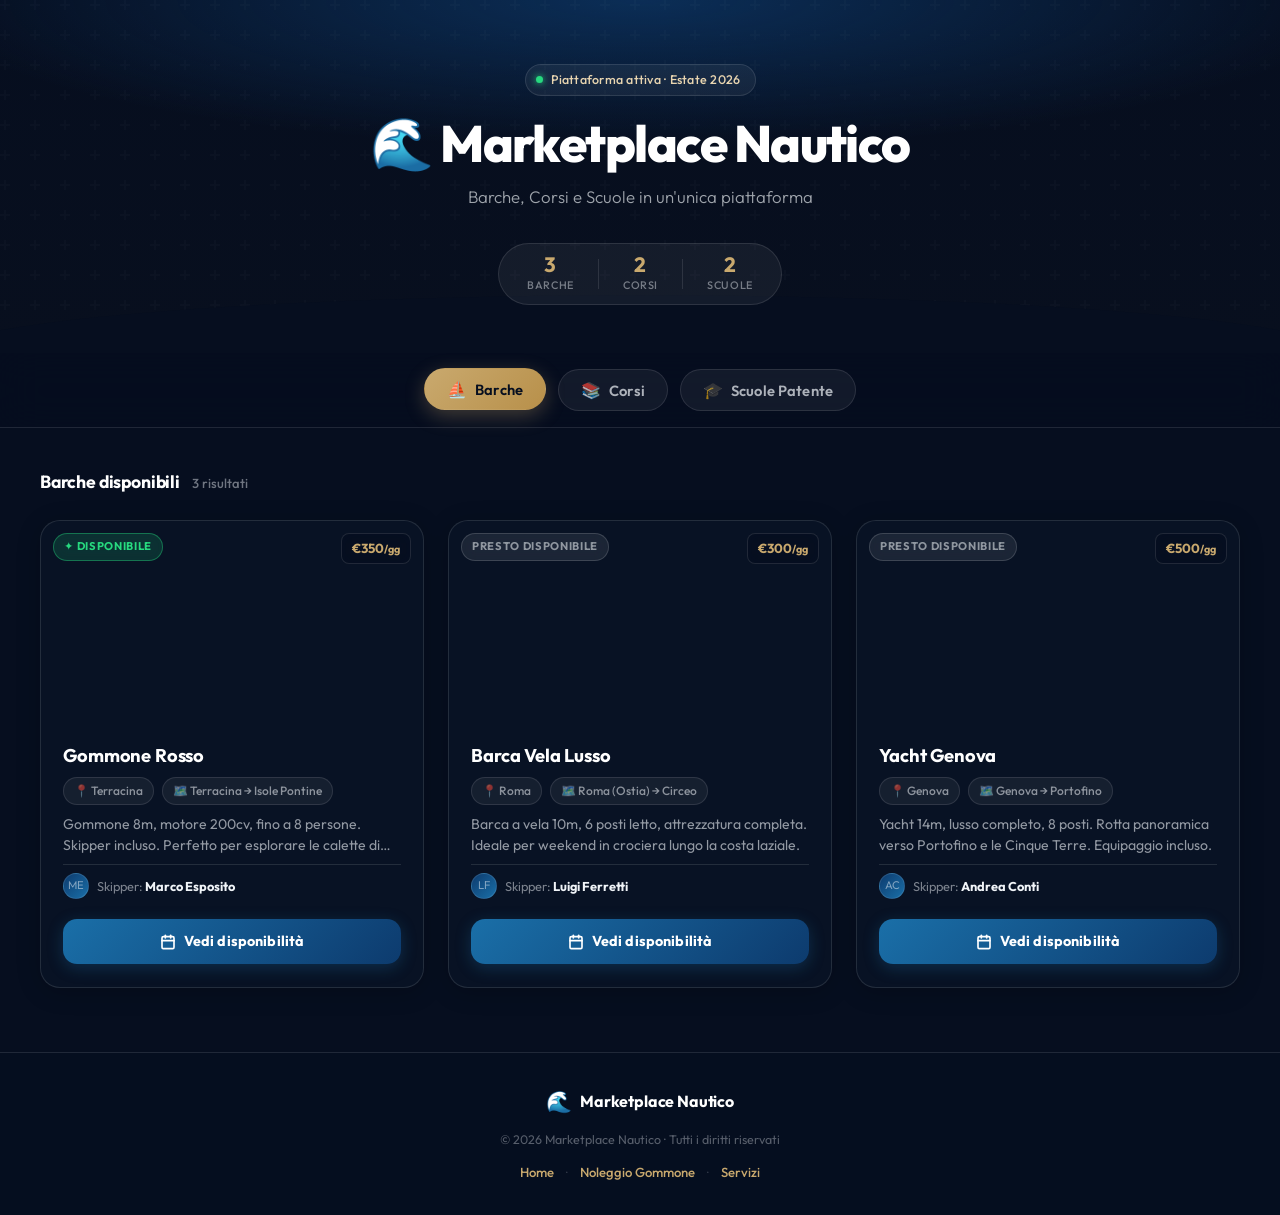
==== index.html @ 1c65547f "first commit" ====
<!DOCTYPE html>
<html lang="it">
<head>
  <meta charset="UTF-8" />
  <meta name="viewport" content="width=device-width, initial-scale=1.0" />
  <title>Marketplace Nautico | Barche, Corsi e Scuole</title>
  <meta name="description" content="Il marketplace nautico italiano. Trova barche da noleggiare, corsi di vela e motore, scuole per la patente nautica. Tutto in un'unica piattaforma." />
  <meta name="keywords" content="noleggio barca, corso vela, patente nautica, gommone, skipper, mare" />
  <link rel="preconnect" href="https://fonts.googleapis.com" />
  <link rel="preconnect" href="https://fonts.gstatic.com" crossorigin />
  <link href="https://fonts.googleapis.com/css2?family=Outfit:wght@300;400;500;600;700;800&display=swap" rel="stylesheet" />
  <link rel="stylesheet" href="css/style.css" />
</head>
<body>

  <!-- ══════════════════════════════════════
       HEADER
  ══════════════════════════════════════ -->
  <header id="site-header">
    <div class="header-bg" aria-hidden="true"></div>
    <div class="header-overlay" aria-hidden="true"></div>
    <div class="header-content">
      <div class="header-badge" id="header-badge">
        <span class="badge-dot" aria-hidden="true"></span>
        Piattaforma attiva · Estate 2026
      </div>
      <h1 class="header-title">
        🌊 Marketplace Nautico
      </h1>
      <p class="header-subtitle">
        Barche, Corsi e Scuole in un'unica piattaforma
      </p>
      <!-- Stats rapide -->
      <div class="header-stats" aria-label="Statistiche piattaforma">
        <div class="hstat">
          <span class="hstat-val" id="stat-barche">3</span>
          <span class="hstat-lbl">Barche</span>
        </div>
        <div class="hstat-div" aria-hidden="true"></div>
        <div class="hstat">
          <span class="hstat-val" id="stat-corsi">2</span>
          <span class="hstat-lbl">Corsi</span>
        </div>
        <div class="hstat-div" aria-hidden="true"></div>
        <div class="hstat">
          <span class="hstat-val" id="stat-scuole">2</span>
          <span class="hstat-lbl">Scuole</span>
        </div>
      </div>
    </div>
  </header>

  <!-- ══════════════════════════════════════
       NAV CATEGORIE
  ══════════════════════════════════════ -->
  <nav id="cat-nav" role="navigation" aria-label="Categorie">
    <div class="nav-inner">
      <button
        class="nav-btn active"
        id="btn-barche"
        data-category="barche"
        aria-pressed="true"
        aria-label="Mostra barche">
        <span class="nav-btn-icon" aria-hidden="true">⛵</span>
        <span>Barche</span>
      </button>
      <button
        class="nav-btn"
        id="btn-corsi"
        data-category="corsi"
        aria-pressed="false"
        aria-label="Mostra corsi">
        <span class="nav-btn-icon" aria-hidden="true">📚</span>
        <span>Corsi</span>
      </button>
      <button
        class="nav-btn"
        id="btn-scuole"
        data-category="scuole"
        aria-pressed="false"
        aria-label="Mostra scuole patente">
        <span class="nav-btn-icon" aria-hidden="true">🎓</span>
        <span>Scuole Patente</span>
      </button>
    </div>
  </nav>

  <!-- ══════════════════════════════════════
       AREA CONTENUTO
  ══════════════════════════════════════ -->
  <main id="main-content">
    <div class="container">

      <!-- Label categoria attiva -->
      <div class="category-label-row">
        <span class="category-label" id="category-label">Barche disponibili</span>
        <span class="category-count" id="category-count"></span>
      </div>

      <!-- Grid card (popolata da JS) -->
      <div id="listino" class="card-grid" role="list" aria-live="polite" aria-label="Lista risultati">
        <!-- Popolato da homepage.js -->
      </div>

    </div>
  </main>

  <!-- ══════════════════════════════════════
       FOOTER
  ══════════════════════════════════════ -->
  <footer id="site-footer">
    <div class="footer-inner">
      <div class="footer-brand">
        <span class="footer-logo">🌊</span>
        <span class="footer-name">Marketplace Nautico</span>
      </div>
      <p class="footer-copy">© 2026 Marketplace Nautico · Tutti i diritti riservati</p>
      <nav class="footer-links" aria-label="Link footer">
        <a href="/" class="footer-link">Home</a>
        <span class="footer-sep" aria-hidden="true">·</span>
        <a href="sito_gommone/" class="footer-link">Noleggio Gommone</a>
        <span class="footer-sep" aria-hidden="true">·</span>
        <a href="landing.html" class="footer-link">Servizi</a>
      </nav>
    </div>
  </footer>

  <!-- Script: prima i dati, poi la logica -->
  <script src="js/data.js"></script>
  <script src="js/homepage.js"></script>
</body>
</html>
---- css/style.css ----
/* ════════════════════════════════════════════════════════
   MARKETPLACE NAUTICO — css/style.css
   Design coerente con sito_gommone: dark marina, Outfit,
   glassmorphism, micro-animazioni
   ════════════════════════════════════════════════════════ */

/* ── Custom Properties ── */
:root {
  /* Palette marina */
  --sea-deep:      #060e1f;
  --sea-dark:      #0a1628;
  --sea-mid:       #0d3b6e;
  --sea-light:     #1a6fa8;
  --sea-bright:    #2193d6;
  --sand:          #c9a96e;
  --sand-light:    #e8d5b0;
  --white:         #f0f4f8;
  --white-pure:    #ffffff;

  /* Glass */
  --glass-bg:      rgba(255, 255, 255, 0.055);
  --glass-border:  rgba(255, 255, 255, 0.11);
  --glass-hover:   rgba(255, 255, 255, 0.09);

  /* Status */
  --vera:          #27d97f;
  --vera-bg:       rgba(39, 217, 127, 0.12);

  /* Radius */
  --r-sm:  8px;
  --r-md:  14px;
  --r-lg:  20px;
  --r-xl:  28px;

  /* Font */
  --font: 'Outfit', system-ui, sans-serif;

  /* Transitions */
  --t: all 0.22s cubic-bezier(0.4, 0, 0.2, 1);
  --t-slow: all 0.4s cubic-bezier(0.4, 0, 0.2, 1);
}

/* ── Reset ── */
*, *::before, *::after {
  box-sizing: border-box;
  margin: 0;
  padding: 0;
}

html { scroll-behavior: smooth; }

body {
  font-family: var(--font);
  background: var(--sea-deep);
  color: var(--white);
  line-height: 1.6;
  min-height: 100vh;
  overflow-x: hidden;
  -webkit-font-smoothing: antialiased;
}

::selection {
  background: var(--sand);
  color: var(--sea-deep);
}

/* ════════════════════════════════════════════════════════
   HEADER
   ════════════════════════════════════════════════════════ */
#site-header {
  position: relative;
  padding: 4rem 1.5rem 3rem;
  text-align: center;
  overflow: hidden;
}

.header-bg {
  position: absolute;
  inset: 0;
  background:
    radial-gradient(ellipse 80% 60% at 50% 0%, rgba(13, 59, 110, 0.7) 0%, transparent 70%),
    linear-gradient(180deg, #060e1f 0%, #080f1e 100%);
  z-index: 0;
}

/* Onda decorativa in basso */
#site-header::after {
  content: '';
  position: absolute;
  bottom: -2px;
  left: 0;
  right: 0;
  height: 60px;
  background: var(--sea-deep);
  clip-path: ellipse(55% 100% at 50% 100%);
  z-index: 2;
}

.header-overlay {
  position: absolute;
  inset: 0;
  background: url("data:image/svg+xml,%3Csvg width='60' height='60' viewBox='0 0 60 60' xmlns='http://www.w3.org/2000/svg'%3E%3Cg fill='none' fill-rule='evenodd'%3E%3Cg fill='%23ffffff' fill-opacity='0.02'%3E%3Cpath d='M36 34v-4h-2v4h-4v2h4v4h2v-4h4v-2h-4zm0-30V0h-2v4h-4v2h4v4h2V6h4V4h-4zM6 34v-4H4v4H0v2h4v4h2v-4h4v-2H6zM6 4V0H4v4H0v2h4v4h2V6h4V4H6z'/%3E%3C/g%3E%3C/g%3E%3C/svg%3E");
  z-index: 1;
}

.header-content {
  position: relative;
  z-index: 3;
  animation: fadeUp 0.9s cubic-bezier(0.4, 0, 0.2, 1) both;
}

@keyframes fadeUp {
  from { opacity: 0; transform: translateY(28px); }
  to   { opacity: 1; transform: translateY(0); }
}

/* Badge */
.header-badge {
  display: inline-flex;
  align-items: center;
  gap: 8px;
  background: var(--glass-bg);
  border: 1px solid var(--glass-border);
  backdrop-filter: blur(12px);
  border-radius: 100px;
  padding: 5px 14px 5px 10px;
  font-size: 0.78rem;
  font-weight: 500;
  color: var(--sand-light);
  margin-bottom: 1.2rem;
  letter-spacing: 0.02em;
}

.badge-dot {
  width: 7px;
  height: 7px;
  border-radius: 50%;
  background: var(--vera);
  box-shadow: 0 0 7px var(--vera);
  animation: pulse 2s ease-in-out infinite;
}

@keyframes pulse {
  0%, 100% { box-shadow: 0 0 5px var(--vera); }
  50%       { box-shadow: 0 0 14px var(--vera), 0 0 22px rgba(39,217,127,0.25); }
}

.header-title {
  font-size: clamp(2rem, 6vw, 3.2rem);
  font-weight: 800;
  color: var(--white-pure);
  letter-spacing: -0.03em;
  line-height: 1.1;
  margin-bottom: 0.8rem;
}

.header-subtitle {
  font-size: clamp(0.9rem, 2vw, 1.05rem);
  font-weight: 300;
  color: rgba(240, 244, 248, 0.65);
  margin-bottom: 2rem;
}

/* Stats header */
.header-stats {
  display: inline-flex;
  align-items: center;
  gap: 1.5rem;
  background: var(--glass-bg);
  border: 1px solid var(--glass-border);
  border-radius: 100px;
  padding: 10px 28px;
  backdrop-filter: blur(12px);
}

.hstat {
  display: flex;
  flex-direction: column;
  align-items: center;
}

.hstat-val {
  font-size: 1.3rem;
  font-weight: 700;
  color: var(--sand);
  line-height: 1;
}

.hstat-lbl {
  font-size: 0.68rem;
  font-weight: 500;
  text-transform: uppercase;
  letter-spacing: 0.06em;
  color: rgba(240, 244, 248, 0.45);
  margin-top: 2px;
}

.hstat-div {
  width: 1px;
  height: 30px;
  background: var(--glass-border);
}

/* ════════════════════════════════════════════════════════
   NAV CATEGORIE
   ════════════════════════════════════════════════════════ */
#cat-nav {
  position: sticky;
  top: 0;
  z-index: 100;
  padding: 1rem 1.5rem;
  background: rgba(6, 14, 31, 0.85);
  backdrop-filter: blur(20px);
  -webkit-backdrop-filter: blur(20px);
  border-bottom: 1px solid var(--glass-border);
}

.nav-inner {
  display: flex;
  justify-content: center;
  align-items: center;
  gap: 0.75rem;
  flex-wrap: wrap;
  max-width: 600px;
  margin: 0 auto;
}

.nav-btn {
  display: inline-flex;
  align-items: center;
  gap: 8px;
  font-family: var(--font);
  font-size: 0.92rem;
  font-weight: 600;
  padding: 10px 22px;
  border-radius: 100px;
  border: 1.5px solid var(--glass-border);
  background: var(--glass-bg);
  color: rgba(240, 244, 248, 0.7);
  cursor: pointer;
  transition: var(--t);
  letter-spacing: 0.01em;
  white-space: nowrap;
}

.nav-btn-icon {
  font-size: 1rem;
}

.nav-btn:hover {
  background: var(--glass-hover);
  border-color: rgba(201, 169, 110, 0.4);
  color: var(--sand-light);
  transform: translateY(-1px);
}

.nav-btn.active {
  background: linear-gradient(135deg, var(--sand) 0%, #b8904a 100%);
  border-color: transparent;
  color: var(--sea-deep);
  box-shadow: 0 6px 20px rgba(201, 169, 110, 0.3);
  transform: translateY(-1px);
}

.nav-btn.active .nav-btn-icon {
  filter: none;
}

/* ════════════════════════════════════════════════════════
   MAIN CONTENT
   ════════════════════════════════════════════════════════ */
#main-content {
  padding: 2.5rem 1.5rem 4rem;
  min-height: 60vh;
}

.container {
  max-width: 1200px;
  margin: 0 auto;
}

/* Label categoria */
.category-label-row {
  display: flex;
  align-items: baseline;
  gap: 0.75rem;
  margin-bottom: 1.5rem;
}

.category-label {
  font-size: 1.1rem;
  font-weight: 700;
  color: var(--white-pure);
  letter-spacing: -0.01em;
}

.category-count {
  font-size: 0.82rem;
  font-weight: 500;
  color: rgba(240, 244, 248, 0.45);
}

/* ════════════════════════════════════════════════════════
   CARD GRID
   ════════════════════════════════════════════════════════ */
.card-grid {
  display: grid;
  grid-template-columns: repeat(auto-fill, minmax(320px, 1fr));
  gap: 1.5rem;
  animation: gridFadeIn 0.45s ease both;
}

@keyframes gridFadeIn {
  from { opacity: 0; transform: translateY(16px); }
  to   { opacity: 1; transform: translateY(0); }
}

/* Animazione cambio categoria */
.card-grid.switching {
  animation: gridFadeIn 0.35s ease both;
}

/* ── Singola Card ── */
.card {
  background: rgba(10, 22, 40, 0.6);
  border: 1px solid var(--glass-border);
  border-radius: var(--r-lg);
  overflow: hidden;
  transition: var(--t-slow);
  backdrop-filter: blur(12px);
  -webkit-backdrop-filter: blur(12px);
  display: flex;
  flex-direction: column;
  box-shadow: 0 4px 24px rgba(0, 0, 0, 0.2);
}

.card:hover {
  transform: translateY(-6px);
  border-color: rgba(201, 169, 110, 0.25);
  box-shadow: 0 16px 48px rgba(0, 0, 0, 0.35), 0 0 0 1px rgba(201, 169, 110, 0.1);
}

/* Immagine card */
.card-img-wrap {
  position: relative;
  width: 100%;
  height: 200px;
  overflow: hidden;
  flex-shrink: 0;
}

.card-img {
  width: 100%;
  height: 100%;
  object-fit: cover;
  display: block;
  transition: transform 0.5s ease;
}

.card:hover .card-img {
  transform: scale(1.05);
}

/* Badge VERA / TEMPLATE */
.card-badge {
  position: absolute;
  top: 12px;
  left: 12px;
  display: inline-flex;
  align-items: center;
  gap: 5px;
  font-size: 0.7rem;
  font-weight: 700;
  letter-spacing: 0.06em;
  text-transform: uppercase;
  padding: 4px 10px;
  border-radius: 100px;
}

.card-badge.vera {
  background: rgba(39, 217, 127, 0.15);
  border: 1px solid rgba(39, 217, 127, 0.4);
  color: #27d97f;
  backdrop-filter: blur(8px);
}

.card-badge.template {
  background: rgba(255, 255, 255, 0.08);
  border: 1px solid rgba(255, 255, 255, 0.15);
  color: rgba(240, 244, 248, 0.55);
  backdrop-filter: blur(8px);
}

/* Prezzo badge in alto a destra */
.card-price-badge {
  position: absolute;
  top: 12px;
  right: 12px;
  background: rgba(6, 14, 31, 0.75);
  border: 1px solid var(--glass-border);
  border-radius: var(--r-sm);
  padding: 4px 10px;
  font-size: 0.82rem;
  font-weight: 700;
  color: var(--sand);
  backdrop-filter: blur(8px);
}

/* Body card */
.card-body {
  padding: 1.4rem;
  flex: 1;
  display: flex;
  flex-direction: column;
  gap: 0.5rem;
}

.card-title {
  font-size: 1.15rem;
  font-weight: 700;
  color: var(--white-pure);
  letter-spacing: -0.01em;
  line-height: 1.3;
}

.card-meta {
  display: flex;
  flex-wrap: wrap;
  gap: 0.5rem;
  margin: 0.1rem 0;
}

.card-meta-pill {
  display: inline-flex;
  align-items: center;
  gap: 4px;
  font-size: 0.75rem;
  font-weight: 500;
  color: rgba(240, 244, 248, 0.55);
  background: var(--glass-bg);
  border: 1px solid var(--glass-border);
  border-radius: 100px;
  padding: 3px 10px;
}

.card-desc {
  font-size: 0.88rem;
  color: rgba(240, 244, 248, 0.6);
  line-height: 1.5;
  flex: 1;
  display: -webkit-box;
  -webkit-line-clamp: 2;
  -webkit-box-orient: vertical;
  overflow: hidden;
}

/* Skipper info (solo barche) */
.card-skipper {
  display: flex;
  align-items: center;
  gap: 8px;
  font-size: 0.8rem;
  color: rgba(240, 244, 248, 0.5);
  padding-top: 0.5rem;
  border-top: 1px solid var(--glass-border);
  margin-top: auto;
}

.card-skipper-icon {
  width: 26px;
  height: 26px;
  border-radius: 50%;
  background: linear-gradient(135deg, var(--sea-mid), var(--sea-light));
  border: 1px solid var(--glass-border);
  display: flex;
  align-items: center;
  justify-content: center;
  font-size: 0.7rem;
  flex-shrink: 0;
}

/* CTA Bottone */
.card-cta {
  display: flex;
  align-items: center;
  justify-content: center;
  gap: 8px;
  width: 100%;
  padding: 11px 20px;
  border-radius: var(--r-md);
  font-family: var(--font);
  font-size: 0.9rem;
  font-weight: 700;
  text-decoration: none;
  border: none;
  cursor: pointer;
  transition: var(--t);
  letter-spacing: 0.01em;
  margin-top: 0.75rem;
}

/* CTA Barca — blu mare */
.card-cta.cta-barca {
  background: linear-gradient(135deg, var(--sea-light) 0%, var(--sea-mid) 100%);
  color: var(--white-pure);
  box-shadow: 0 4px 16px rgba(26, 111, 168, 0.3);
}

.card-cta.cta-barca:hover {
  transform: translateY(-2px);
  box-shadow: 0 8px 24px rgba(26, 111, 168, 0.45);
}

/* CTA WhatsApp — verde */
.card-cta.cta-wa {
  background: linear-gradient(135deg, #25d366 0%, #128c7e 100%);
  color: var(--white-pure);
  box-shadow: 0 4px 16px rgba(37, 211, 102, 0.25);
}

.card-cta.cta-wa:hover {
  transform: translateY(-2px);
  box-shadow: 0 8px 24px rgba(37, 211, 102, 0.4);
}

/* ── Empty state ── */
.empty-state {
  grid-column: 1 / -1;
  text-align: center;
  padding: 4rem 2rem;
  color: rgba(240, 244, 248, 0.35);
}

.empty-state-icon {
  font-size: 3rem;
  display: block;
  margin-bottom: 1rem;
  opacity: 0.4;
}

.empty-state-text {
  font-size: 1rem;
  font-weight: 400;
}

/* ── Skeleton loader ── */
.skeleton-card {
  background: var(--glass-bg);
  border: 1px solid var(--glass-border);
  border-radius: var(--r-lg);
  overflow: hidden;
  animation: shimmer 1.5s ease-in-out infinite;
}

.skeleton-img {
  width: 100%;
  height: 200px;
  background: rgba(255, 255, 255, 0.04);
}

.skeleton-body {
  padding: 1.4rem;
  display: flex;
  flex-direction: column;
  gap: 0.7rem;
}

.skeleton-line {
  height: 14px;
  border-radius: 4px;
  background: rgba(255, 255, 255, 0.05);
}

.skeleton-line.w-70 { width: 70%; }
.skeleton-line.w-50 { width: 50%; }
.skeleton-line.w-90 { width: 90%; }

@keyframes shimmer {
  0%, 100% { opacity: 0.6; }
  50%       { opacity: 1; }
}

/* ════════════════════════════════════════════════════════
   FOOTER
   ════════════════════════════════════════════════════════ */
#site-footer {
  background: rgba(6, 14, 31, 0.95);
  border-top: 1px solid var(--glass-border);
  padding: 2rem 1.5rem;
}

.footer-inner {
  max-width: 1200px;
  margin: 0 auto;
  display: flex;
  flex-direction: column;
  align-items: center;
  gap: 0.75rem;
  text-align: center;
}

.footer-brand {
  display: flex;
  align-items: center;
  gap: 8px;
}

.footer-logo {
  font-size: 1.3rem;
}

.footer-name {
  font-size: 1rem;
  font-weight: 700;
  color: var(--white-pure);
  letter-spacing: -0.01em;
}

.footer-copy {
  font-size: 0.78rem;
  color: rgba(240, 244, 248, 0.35);
}

.footer-links {
  display: flex;
  align-items: center;
  gap: 0.75rem;
  flex-wrap: wrap;
  justify-content: center;
}

.footer-link {
  font-size: 0.82rem;
  font-weight: 500;
  color: var(--sand);
  text-decoration: none;
  transition: var(--t);
}

.footer-link:hover {
  color: var(--sand-light);
  text-decoration: underline;
}

.footer-sep {
  color: rgba(240, 244, 248, 0.2);
  font-size: 0.75rem;
}

/* ════════════════════════════════════════════════════════
   RESPONSIVE
   ════════════════════════════════════════════════════════ */
@media (max-width: 768px) {
  #site-header {
    padding: 3rem 1rem 2.5rem;
  }

  .header-stats {
    gap: 1rem;
    padding: 8px 20px;
  }

  .hstat-val {
    font-size: 1.1rem;
  }

  .nav-inner {
    gap: 0.5rem;
  }

  .nav-btn {
    font-size: 0.82rem;
    padding: 8px 16px;
  }

  .card-grid {
    grid-template-columns: 1fr;
  }

  #main-content {
    padding: 2rem 1rem 3rem;
  }
}

@media (min-width: 769px) and (max-width: 1100px) {
  .card-grid {
    grid-template-columns: repeat(2, 1fr);
  }
}

@media (prefers-reduced-motion: reduce) {
  *, *::before, *::after {
    animation-duration: 0.01ms !important;
    transition-duration: 0.01ms !important;
  }
}
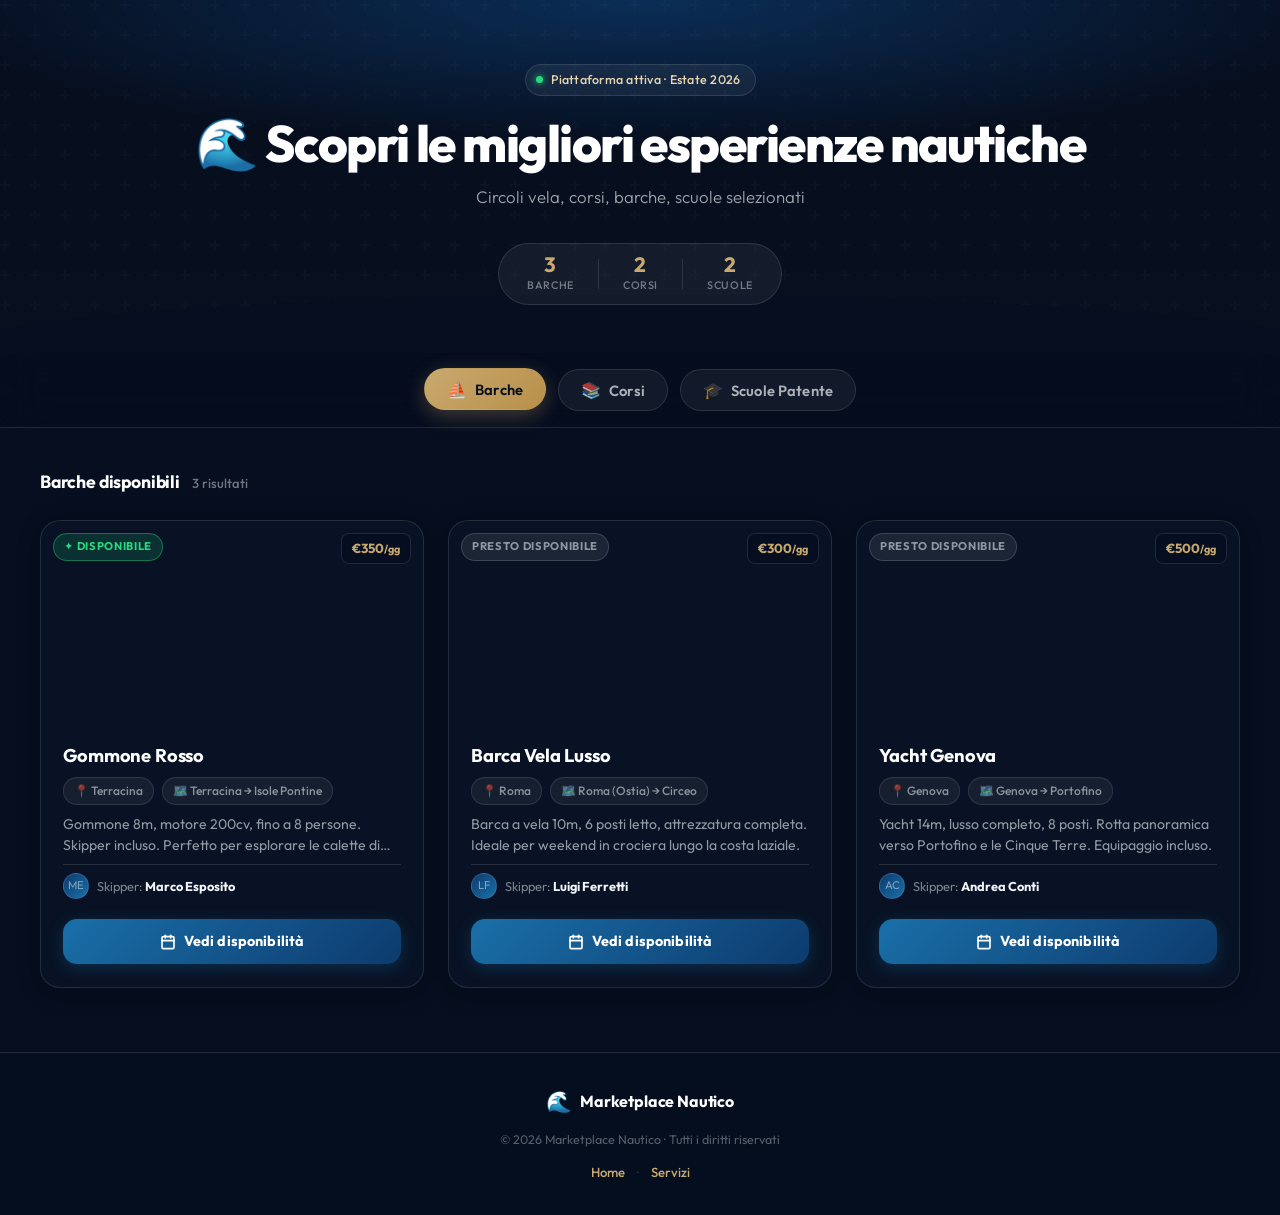
==== commit 782453bc: "Miglioramento scritte sito, per miglior impatto come mi piace" ====
--- a/index.html
+++ b/index.html
@@ -25,10 +25,10 @@
         Piattaforma attiva · Estate 2026
       </div>
       <h1 class="header-title">
-        🌊 Marketplace Nautico
+        🌊 Scopri le migliori esperienze nautiche
       </h1>
       <p class="header-subtitle">
-        Barche, Corsi e Scuole in un'unica piattaforma
+        Circoli vela, corsi, barche, scuole selezionati
       </p>
       <!-- Stats rapide -->
       <div class="header-stats" aria-label="Statistiche piattaforma">
@@ -118,8 +118,6 @@
       <nav class="footer-links" aria-label="Link footer">
         <a href="/" class="footer-link">Home</a>
         <span class="footer-sep" aria-hidden="true">·</span>
-        <a href="sito_gommone/" class="footer-link">Noleggio Gommone</a>
-        <span class="footer-sep" aria-hidden="true">·</span>
         <a href="landing.html" class="footer-link">Servizi</a>
       </nav>
     </div>
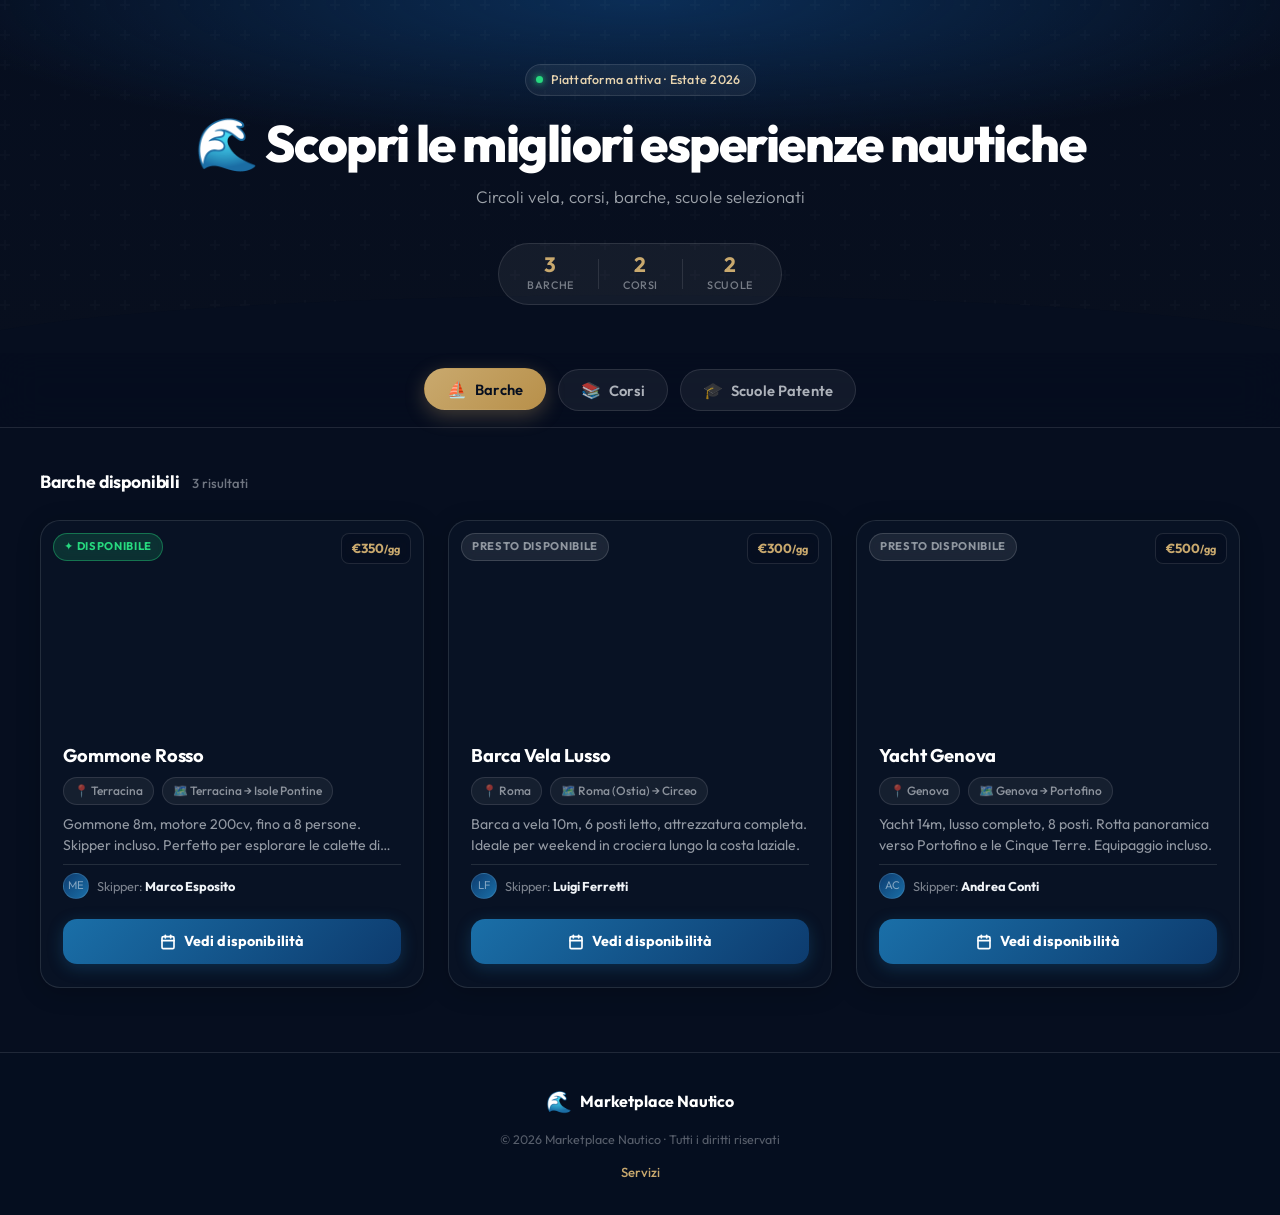
==== commit a46d99ef: "Aggiunta card diagnosi gratuita e risolto bug home" ====
--- a/index.html
+++ b/index.html
@@ -116,8 +116,6 @@
       </div>
       <p class="footer-copy">© 2026 Marketplace Nautico · Tutti i diritti riservati</p>
       <nav class="footer-links" aria-label="Link footer">
-        <a href="/" class="footer-link">Home</a>
-        <span class="footer-sep" aria-hidden="true">·</span>
         <a href="landing.html" class="footer-link">Servizi</a>
       </nav>
     </div>
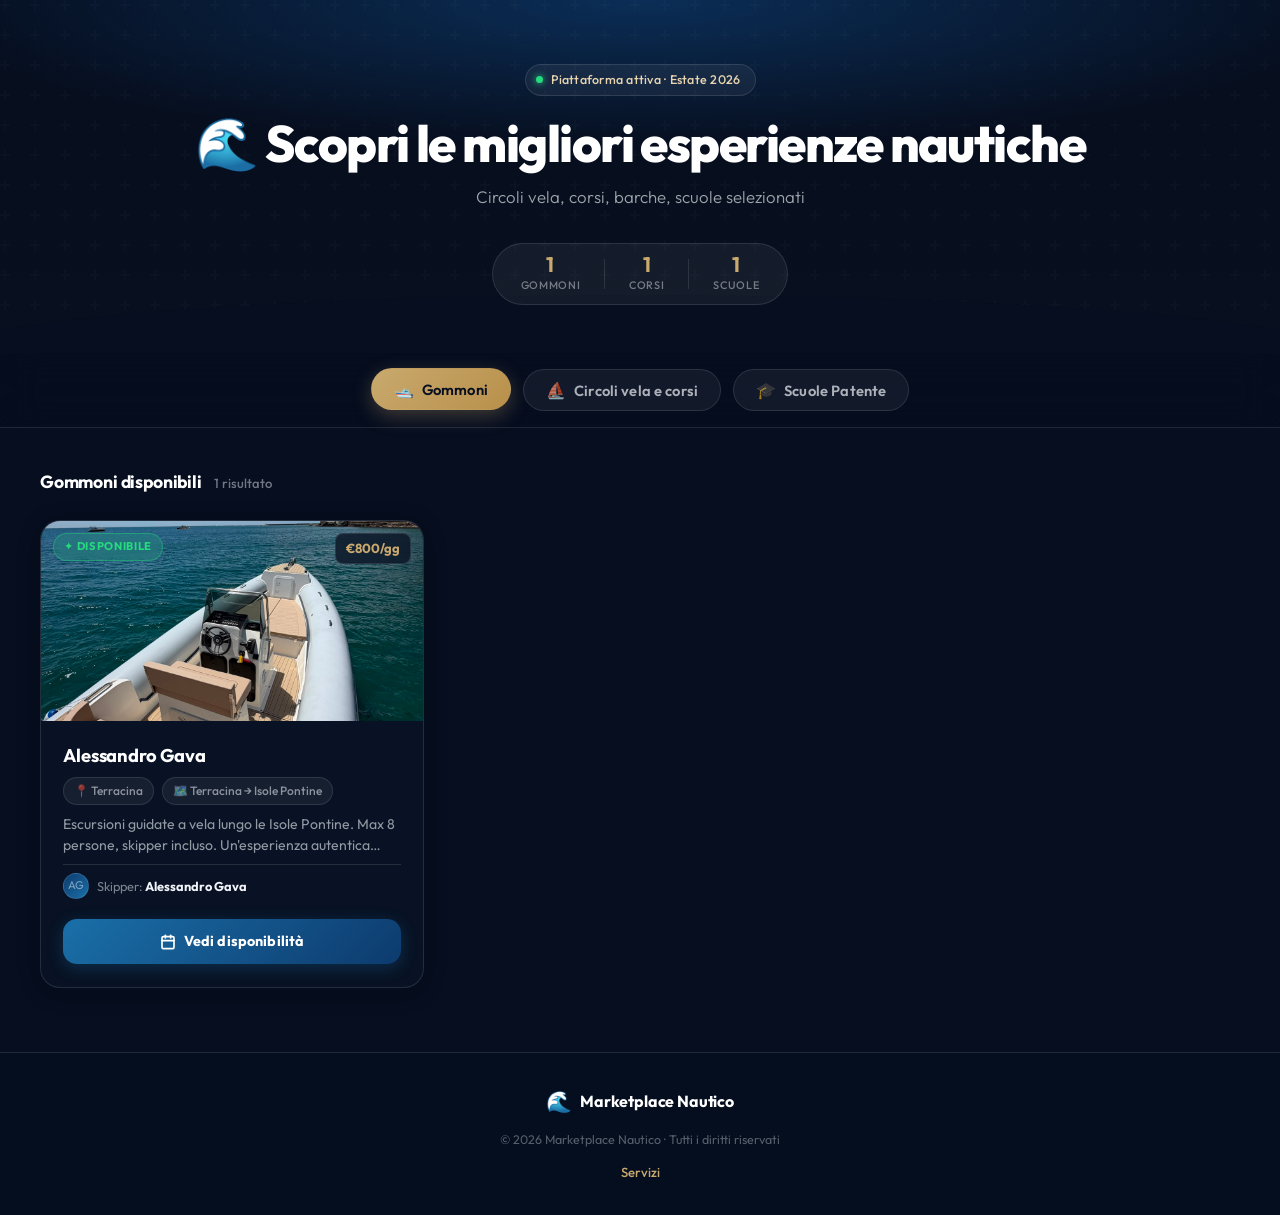
==== commit f138c680: "dati reali" ====
--- a/index.html
+++ b/index.html
@@ -34,7 +34,7 @@
       <div class="header-stats" aria-label="Statistiche piattaforma">
         <div class="hstat">
           <span class="hstat-val" id="stat-barche">3</span>
-          <span class="hstat-lbl">Barche</span>
+          <span class="hstat-lbl">Gommoni</span>
         </div>
         <div class="hstat-div" aria-hidden="true"></div>
         <div class="hstat">
@@ -60,18 +60,18 @@
         id="btn-barche"
         data-category="barche"
         aria-pressed="true"
-        aria-label="Mostra barche">
-        <span class="nav-btn-icon" aria-hidden="true">⛵</span>
-        <span>Barche</span>
+        aria-label="Mostra gommoni">
+        <span class="nav-btn-icon" aria-hidden="true">🛥️</span>
+        <span>Gommoni</span>
       </button>
       <button
         class="nav-btn"
         id="btn-corsi"
         data-category="corsi"
         aria-pressed="false"
-        aria-label="Mostra corsi">
-        <span class="nav-btn-icon" aria-hidden="true">📚</span>
-        <span>Corsi</span>
+        aria-label="Mostra circoli vela e corsi">
+        <span class="nav-btn-icon" aria-hidden="true">⛵</span>
+        <span>Circoli vela e corsi</span>
       </button>
       <button
         class="nav-btn"
--- a/css/style.css
+++ b/css/style.css
@@ -452,6 +452,30 @@
   -webkit-line-clamp: 2;
   -webkit-box-orient: vertical;
   overflow: hidden;
+}
+
+/* Link sito inline nella card */
+.card-site-inline {
+  display: inline-flex;
+  align-items: center;
+  gap: 5px;
+  font-size: 0.82rem;
+  color: var(--sand-light, #c9a96e);
+  text-decoration: none;
+  font-weight: 500;
+  transition: opacity 0.2s;
+}
+
+.card-site-inline img {
+  border-radius: 3px;
+  flex-shrink: 0;
+  background: #fff;
+  padding: 1px;
+}
+
+.card-site-inline:hover {
+  opacity: 0.75;
+  text-decoration: underline;
 }
 
 /* Skipper info (solo barche) */
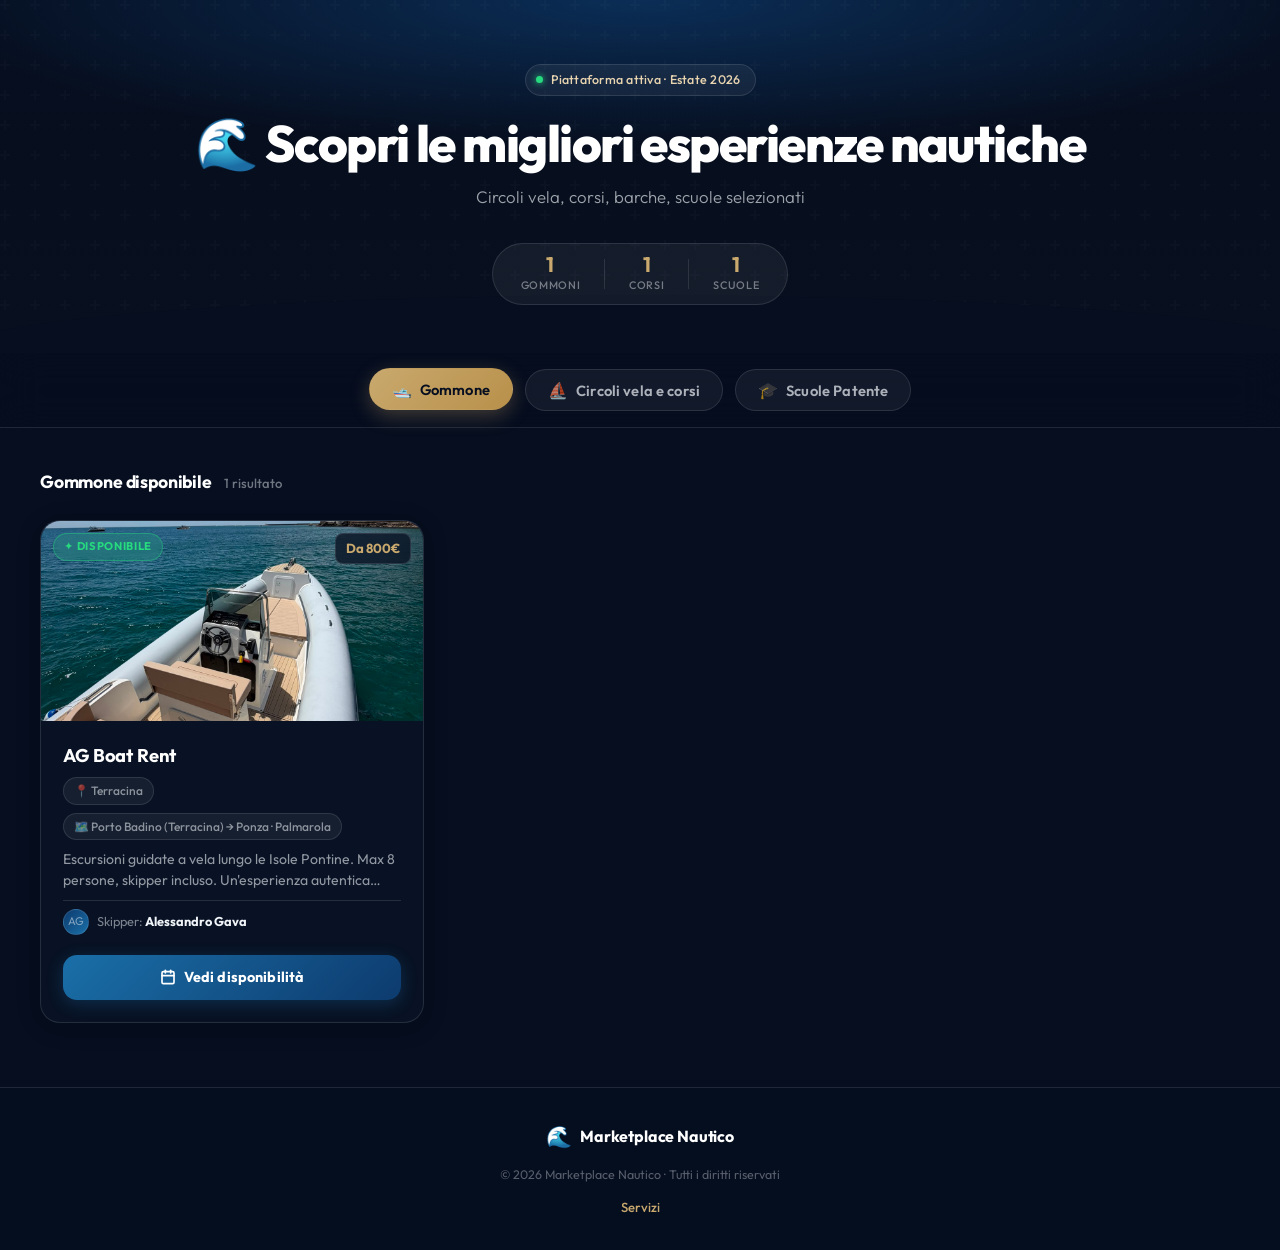
==== commit 911efd16: "prima di produzione" ====
--- a/index.html
+++ b/index.html
@@ -62,7 +62,7 @@
         aria-pressed="true"
         aria-label="Mostra gommoni">
         <span class="nav-btn-icon" aria-hidden="true">🛥️</span>
-        <span>Gommoni</span>
+        <span>Gommone</span>
       </button>
       <button
         class="nav-btn"
--- a/css/style.css
+++ b/css/style.css
@@ -666,11 +666,6 @@
   text-decoration: underline;
 }
 
-.footer-sep {
-  color: rgba(240, 244, 248, 0.2);
-  font-size: 0.75rem;
-}
-
 /* ════════════════════════════════════════════════════════
    RESPONSIVE
    ════════════════════════════════════════════════════════ */
